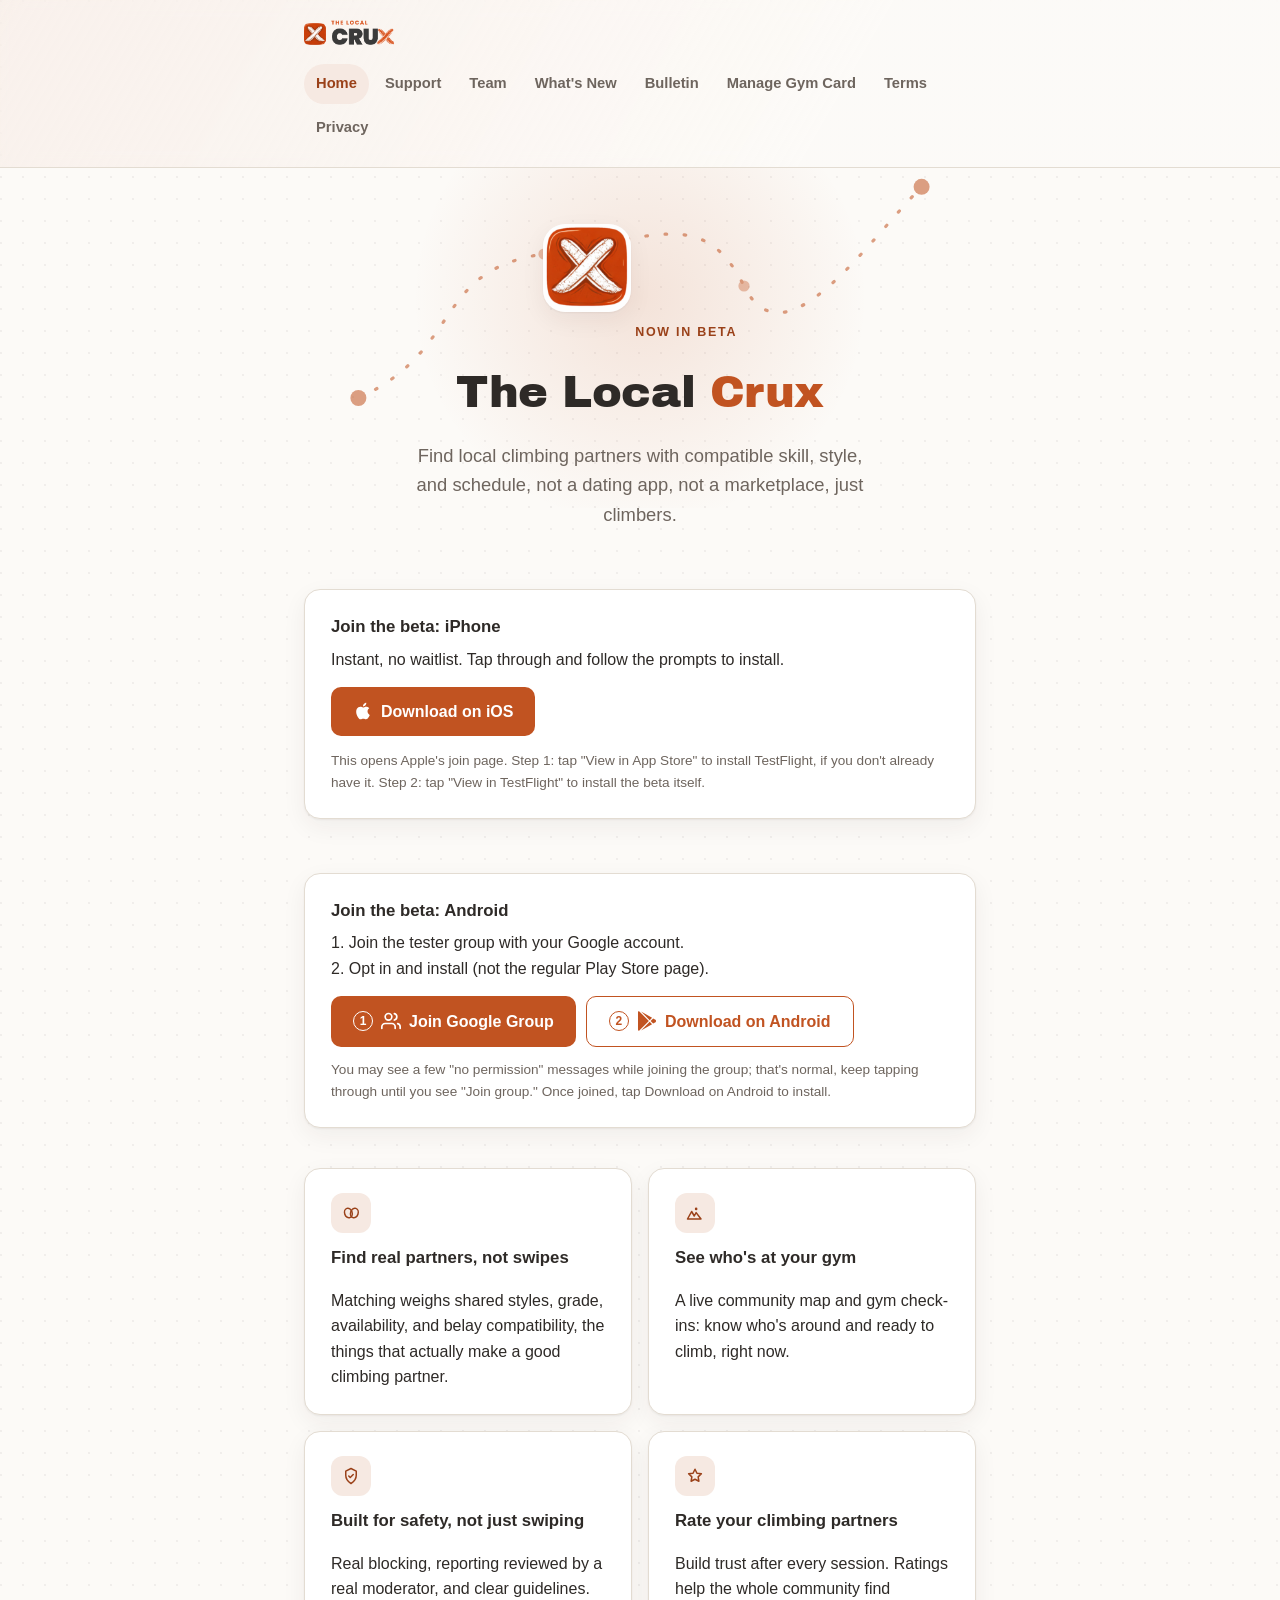
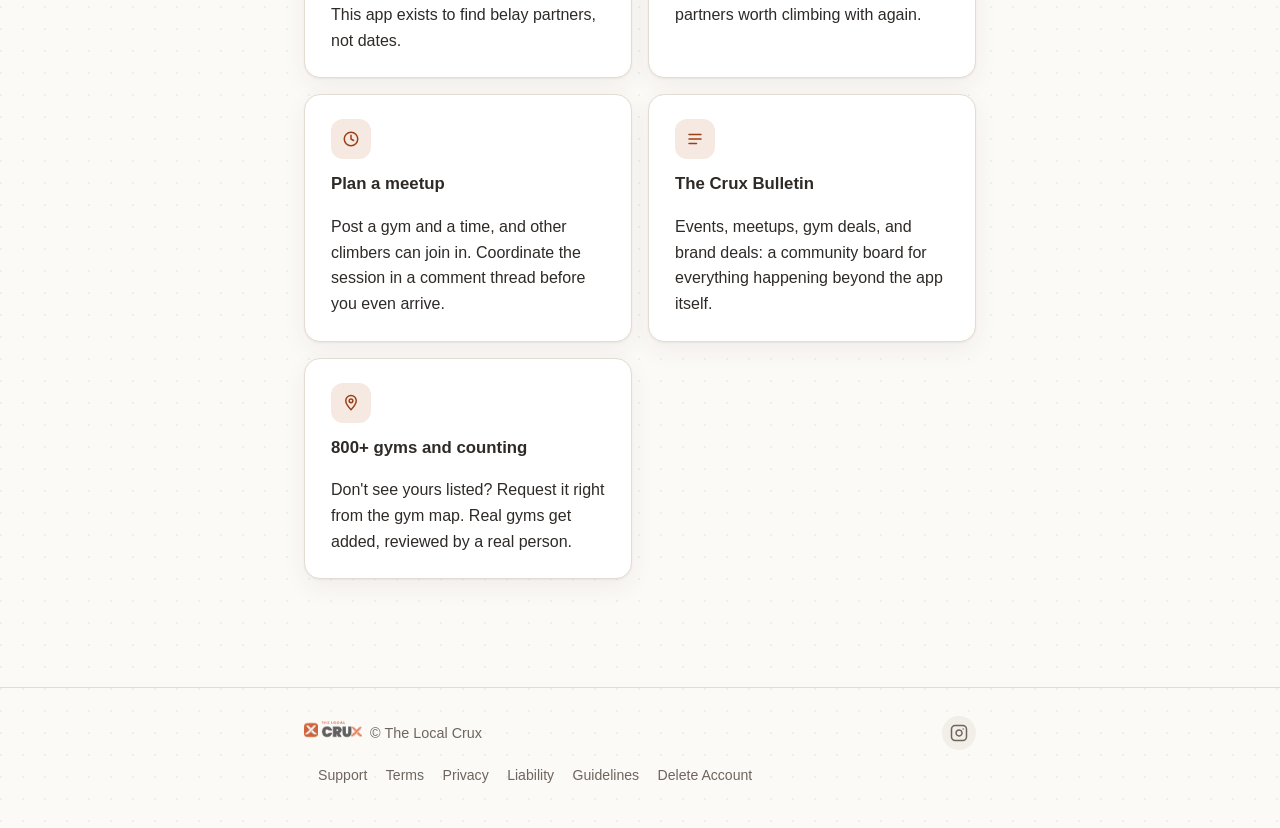
==== index.html @ c3f50669 "Add "Manage Gym Card" to the main site nav (Local Crux Flutter issue #373) Requested directly: a top" ====
<!doctype html>
<html lang="en">
<head>
<meta charset="utf-8">
<script>
  // GitHub Pages serves this same file for both / and /index.html --
  // anyone who bookmarked, shared, or typed the old /index.html URL
  // still lands here correctly, then gets bounced to the canonical /.
  // Checked against the literal path (not just "redirect always") so
  // this can't loop when the file is reached via / itself.
  if (location.pathname === "/index.html") {
    location.replace("/" + location.search + location.hash);
  }
</script>
<meta name="viewport" content="width=device-width, initial-scale=1">
<title>The Local Crux</title>
<meta name="description" content="The Local Crux helps climbers find local partners with compatible skill, style, and schedule. Currently in beta on TestFlight and Google Play.">
<link rel="canonical" href="https://thelocalcrux.com/">
<link rel="icon" type="image/png" sizes="32x32" href="assets/favicon-32.png">
<link rel="icon" type="image/png" sizes="16x16" href="assets/favicon-16.png">
<link rel="apple-touch-icon" sizes="180x180" href="assets/apple-touch-icon.png">
<link rel="preconnect" href="https://fonts.googleapis.com">
<link rel="preconnect" href="https://fonts.gstatic.com" crossorigin>
<link href="https://fonts.googleapis.com/css2?family=Archivo+Black&display=swap" rel="stylesheet">
<link rel="stylesheet" href="assets/style.css">
<script defer src='https://static.cloudflareinsights.com/beacon.min.js' data-cf-beacon='{"token": "0640dd675be24d40ba9351e78dc34232"}'></script>
<script>
(function () {
  try {
    var params = new URLSearchParams(location.search);
    var src = params.get("src");
    if (!src) return;
    fetch("https://xioisuktsokyuupnobes.supabase.co/rest/v1/rpc/record_tagged_visit", {
      method: "POST",
      headers: {
        "Content-Type": "application/json",
        "apikey": "sb_publishable_szx3egTPABoU3xKzowV3KA_W9XIk4cz",
        "Authorization": "Bearer sb_publishable_szx3egTPABoU3xKzowV3KA_W9XIk4cz"
      },
      body: JSON.stringify({
        p_path: location.pathname,
        p_src: src,
        p_referrer: document.referrer || "",
        p_user_agent: navigator.userAgent || ""
      })
    }).catch(function () {});
    params.delete("src");
    var qs = params.toString();
    history.replaceState(null, "", location.pathname + (qs ? "?" + qs : "") + location.hash);
  } catch (e) {}
})();
</script>
</head>
<body>
  <header class="site">
    <div class="wrap">
      <a class="brand" href="/" aria-label="The Local Crux">
        <picture>
          <source srcset="assets/logo-dark.png" media="(prefers-color-scheme: dark)">
          <img src="assets/logo-light.png" alt="The Local Crux">
        </picture>
      </a>
      <nav>
        <a href="/" class="current">Home</a>
        <a href="support.html">Support</a>
        <a href="team.html">Team</a>
        <a href="whats-new.html">What's New</a>
        <a href="bulletin-submit.html">Bulletin</a>
        <a href="partner-login.html">Manage Gym Card</a>
        <a href="terms.html">Terms</a>
        <a href="privacy.html">Privacy</a>
      </nav>
    </div>
  </header>

  <main>
    <div class="hero wrap">
      <svg class="route-line" viewBox="0 0 400 180" fill="none" aria-hidden="true" focusable="false">
        <path d="M24 150 C 90 120, 70 70, 140 60 S 240 30, 265 80 S 340 55, 376 18" stroke="var(--accent)" stroke-width="2" stroke-linecap="round" stroke-dasharray="1 11"/>
        <circle cx="24" cy="150" r="5" fill="var(--accent)"/>
        <circle cx="140" cy="60" r="3.5" fill="var(--accent)" opacity="0.65"/>
        <circle cx="265" cy="80" r="3.5" fill="var(--accent)" opacity="0.65"/>
        <circle cx="376" cy="18" r="5" fill="var(--accent)"/>
      </svg>
      <img class="mark" src="assets/icon-256.png" alt="">
      <p class="eyebrow">Now in beta</p>
      <h1>The Local <span class="accent">Crux</span></h1>
      <p class="tagline">Find local climbing partners with compatible skill, style, and schedule, not a dating app, not a marketplace, just climbers.</p>
    </div>

    <div class="wrap">
      <div class="download-stack">
        <div class="card download-card download-card-stacked">
          <strong>Join the beta: iPhone</strong>
          <p>Instant, no waitlist. Tap through and follow the prompts to install.</p>
          <a class="btn" href="https://local-crux-track.xyvgrc925p.workers.dev/go/testflight" target="_blank" rel="noopener">
            <svg width="20" height="20" viewBox="0 0 24 24" fill="currentColor"><path d="M18.71 19.5c-.83 1.24-1.71 2.45-3.05 2.47-1.34.03-1.77-.79-3.29-.79-1.53 0-2 .77-3.27.82-1.31.05-2.3-1.32-3.14-2.53C4.25 17 2.94 12.45 4.7 9.39c.87-1.52 2.43-2.48 4.12-2.5 1.28-.02 2.5.87 3.29.87.78 0 2.26-1.07 3.81-.91.65.03 2.47.26 3.64 1.98-.09.06-2.17 1.28-2.15 3.81.03 3.02 2.65 4.03 2.68 4.04-.02.07-.42 1.44-1.38 2.83M13 3.5c.73-.83 1.94-1.46 2.94-1.5.13 1.17-.34 2.35-1.04 3.19-.69.85-1.83 1.51-2.95 1.42-.15-1.15.41-2.35 1.05-3.11z"/></svg>
            Download on iOS
          </a>
          <p class="download-note">This opens Apple's join page. Step 1: tap "View in App Store" to install TestFlight, if you don't already have it. Step 2: tap "View in TestFlight" to install the beta itself.</p>
        </div>
        <div class="card download-card download-card-stacked">
          <strong>Join the beta: Android</strong>
          <p>1. Join the tester group with your Google account.<br>
          2. Opt in and install (not the regular Play Store page).</p>
          <div class="download-card-actions">
            <a class="btn" href="https://local-crux-track.xyvgrc925p.workers.dev/go/android-group" target="_blank" rel="noopener">
              <span class="step-number">1</span>
              <svg width="20" height="20" viewBox="0 0 24 24" fill="none" stroke="currentColor" stroke-width="2" stroke-linecap="round" stroke-linejoin="round"><path d="M17 21v-2a4 4 0 0 0-4-4H5a4 4 0 0 0-4 4v2"/><circle cx="9" cy="7" r="4"/><path d="M23 21v-2a4 4 0 0 0-3-3.87"/><path d="M16 3.13a4 4 0 0 1 0 7.75"/></svg>
              Join Google Group
            </a>
            <a class="btn secondary" href="https://local-crux-track.xyvgrc925p.workers.dev/go/android-optin" target="_blank" rel="noopener">
              <span class="step-number">2</span>
              <svg width="20" height="20" viewBox="0 0 512 512" fill="currentColor"><path d="M325.3 234.3L104.6 13l280.8 161.2-60.1 60.1zM47 0C34 6.8 25.3 19.2 25.3 35.3v441.3c0 16.1 8.7 28.5 21.7 35.3l256.6-256L47 0zm425.2 225.6l-58.9-34.1-65.7 64.5 65.7 64.5 60.1-34.1c18-14.3 18-46.5-1.2-60.8zM104.6 499l280.8-161.2-60.1-60.1L104.6 499z"/></svg>
              Download on Android
            </a>
          </div>
          <p class="download-note">You may see a few "no permission" messages while joining the group; that's normal, keep tapping through until you see "Join group." Once joined, tap Download on Android to install.</p>
        </div>
      </div>
    </div>

    <div class="wrap">
      <div class="card-grid">
        <div class="card">
          <span class="icon-badge">
            <svg width="18" height="18" viewBox="0 0 24 24" fill="none" stroke="currentColor" stroke-width="2" stroke-linecap="round" stroke-linejoin="round"><ellipse cx="8.5" cy="12" rx="5" ry="6.5" transform="rotate(-18 8.5 12)"/><ellipse cx="16.5" cy="12" rx="5" ry="6.5" transform="rotate(18 16.5 12)"/></svg>
          </span>
          <strong>Find real partners, not swipes</strong>
          <p>Matching weighs shared styles, grade, availability, and belay compatibility, the things that actually make a good climbing partner.</p>
        </div>
        <div class="card">
          <span class="icon-badge">
            <svg width="18" height="18" viewBox="0 0 24 24" fill="none" stroke="currentColor" stroke-width="2" stroke-linecap="round" stroke-linejoin="round"><path d="M2 20l5.5-10 3.5 6 2.5-4.5L20 20z"/><circle cx="13.5" cy="6.5" r="1.75" fill="currentColor" stroke="none"/></svg>
          </span>
          <strong>See who's at your gym</strong>
          <p>A live community map and gym check-ins: know who's around and ready to climb, right now.</p>
        </div>
        <div class="card">
          <span class="icon-badge">
            <svg width="18" height="18" viewBox="0 0 24 24" fill="none" stroke="currentColor" stroke-width="2" stroke-linecap="round" stroke-linejoin="round"><path d="M12 2l7 3.5v5.5c0 5-3 8.5-7 11-4-2.5-7-6-7-11V5.5z"/><path d="M9 12l2 2 4-4"/></svg>
          </span>
          <strong>Built for safety, not just swiping</strong>
          <p>Real blocking, reporting reviewed by a real moderator, and clear guidelines. This app exists to find belay partners, not dates.</p>
        </div>
        <div class="card">
          <span class="icon-badge">
            <svg width="18" height="18" viewBox="0 0 24 24" fill="none" stroke="currentColor" stroke-width="2" stroke-linecap="round" stroke-linejoin="round"><path d="M12 3l2.6 5.3 5.9.8-4.3 4.1 1 5.8-5.2-2.7-5.2 2.7 1-5.8-4.3-4.1 5.9-.8L12 3z"/></svg>
          </span>
          <strong>Rate your climbing partners</strong>
          <p>Build trust after every session. Ratings help the whole community find partners worth climbing with again.</p>
        </div>
        <div class="card">
          <span class="icon-badge">
            <svg width="18" height="18" viewBox="0 0 24 24" fill="none" stroke="currentColor" stroke-width="2" stroke-linecap="round" stroke-linejoin="round"><circle cx="12" cy="12" r="9"/><path d="M12 7v5l3.5 2"/></svg>
          </span>
          <strong>Plan a meetup</strong>
          <p>Post a gym and a time, and other climbers can join in. Coordinate the session in a comment thread before you even arrive.</p>
        </div>
        <div class="card">
          <span class="icon-badge">
            <svg width="18" height="18" viewBox="0 0 24 24" fill="none" stroke="currentColor" stroke-width="2" stroke-linecap="round" stroke-linejoin="round"><line x1="4" y1="6" x2="20" y2="6"/><line x1="4" y1="12" x2="20" y2="12"/><line x1="4" y1="18" x2="14" y2="18"/></svg>
          </span>
          <strong>The Crux Bulletin</strong>
          <p>Events, meetups, gym deals, and brand deals: a community board for everything happening beyond the app itself.</p>
        </div>
        <div class="card">
          <span class="icon-badge">
            <svg width="18" height="18" viewBox="0 0 24 24" fill="none" stroke="currentColor" stroke-width="2" stroke-linecap="round" stroke-linejoin="round"><path d="M12 21s7-7.5 7-12a7 7 0 1 0-14 0c0 4.5 7 12 7 12z"/><circle cx="12" cy="9" r="2.5"/></svg>
          </span>
          <strong>800+ gyms and counting</strong>
          <p>Don't see yours listed? Request it right from the gym map. Real gyms get added, reviewed by a real person.</p>
        </div>
      </div>
    </div>
  </main>

  <footer class="site">
    <div class="wrap">
      <div class="brand">
        <picture>
          <source srcset="assets/logo-dark.png" media="(prefers-color-scheme: dark)">
          <img src="assets/logo-light.png" alt="">
        </picture>
        <span>© The Local Crux</span>
      </div>
      <div class="social-links">
        <a href="https://local-crux-track.xyvgrc925p.workers.dev/go/instagram" target="_blank" rel="noopener" aria-label="Follow The Local Crux on Instagram">
          <svg width="18" height="18" viewBox="0 0 24 24" fill="none" stroke="currentColor" stroke-width="2" stroke-linecap="round" stroke-linejoin="round"><rect x="2" y="2" width="20" height="20" rx="5"/><path d="M16 11.37A4 4 0 1 1 12.63 8 4 4 0 0 1 16 11.37z"/><line x1="17.5" y1="6.5" x2="17.51" y2="6.5"/></svg>
        </a>
      </div>
      <nav>
        <a href="support.html">Support</a>
        <a href="terms.html">Terms</a>
        <a href="privacy.html">Privacy</a>
        <a href="liability.html">Liability</a>
        <a href="guidelines.html">Guidelines</a>
        <a href="account-deletion.html">Delete Account</a>
      </nav>
    </div>
  </footer>

  <script data-name="BMC-Widget" data-cfasync="false" src="https://cdnjs.buymeacoffee.com/1.0.0/widget.prod.min.js" data-id="thelocalcrux" data-description="Support me on Buy me a coffee!" data-message="" data-color="#C15321" data-position="Right" data-x_margin="18" data-y_margin="18"></script>
</body>
</html>
---- assets/style.css ----
/* The Local Crux — shared site styling.
   Tokens mirror the app's own CruxColors (lib/theme.dart) exactly, light
   and dark, so the website and the app read as the same product. */

:root {
  --crux-orange: #c15321;
  --crux-orange-pressed: #9a4119;
  --crux-orange-wash: #f6e9e2;
  --crux-charcoal: #2e2a27;
  --crux-slate: #6e655e;
  --crux-ivory: #fcfaf7;
  --crux-stone: #f2eee8;
  --crux-sand: #e3dcd2;
  --crux-danger: #b3261e;

  --bg: var(--crux-ivory);
  --bg-card: #ffffff;
  --text: var(--crux-charcoal);
  --text-muted: var(--crux-slate);
  --accent: var(--crux-orange);
  --accent-pressed: var(--crux-orange-pressed);
  --accent-wash: var(--crux-orange-wash);
  --border: var(--crux-sand);
  --shadow: 0 1px 2px rgba(46, 42, 39, 0.06), 0 8px 24px rgba(46, 42, 39, 0.06);

  /* Grades (5.10a, V4) are set in a distinct face at every gym and
     guidebook — borrowed here for anything that's a version/build/date
     tag rather than prose, so it reads as data, not a heading. */
  --font-mono: "IBM Plex Mono", ui-monospace, SFMono-Regular, Menlo, Consolas, monospace;
}

@media (prefers-color-scheme: dark) {
  :root {
    --crux-orange: #d97757;
    --crux-orange-pressed: #f0a87e;
    --crux-orange-wash: #3d2a20;
    --crux-charcoal: #f2eee8;
    --crux-slate: #a79c92;
    --crux-ivory: #1c1917;
    --crux-stone: #352e28;
    --crux-sand: #453d36;

    --bg: var(--crux-ivory);
    --bg-card: #221f1c;
    --text: var(--crux-charcoal);
    --text-muted: var(--crux-slate);
    --accent: var(--crux-orange);
    --accent-pressed: var(--crux-orange-pressed);
    --accent-wash: var(--crux-orange-wash);
    --border: var(--crux-sand);
    --shadow: 0 1px 2px rgba(0, 0, 0, 0.3), 0 8px 24px rgba(0, 0, 0, 0.35);
  }
}

* { box-sizing: border-box; }

html { color-scheme: light dark; }

body {
  margin: 0;
  font-family: -apple-system, BlinkMacSystemFont, "Segoe UI", Roboto, Helvetica, Arial, sans-serif;
  color: var(--text);
  background: var(--bg);
  /* A faint chalk-dust grain over the page background — texture, not a
     photo, so it stays fast and never looks like generic stock art. */
  background-image:
    radial-gradient(circle at 1px 1px, rgba(110, 101, 94, 0.08) 1px, transparent 0);
  background-size: 22px 22px;
  line-height: 1.6;
  -webkit-font-smoothing: antialiased;
}

a { color: var(--accent); text-decoration: none; }
a:hover { text-decoration: underline; }

.wrap {
  max-width: 720px;
  margin: 0 auto;
  padding: 0 24px;
}

/* ---------------------------------------------------------------------
   Header
--------------------------------------------------------------------- */

header.site {
  position: sticky;
  top: 0;
  z-index: 20;
  border-bottom: 1px solid var(--border);
  /* A soft warm-to-neutral wash, not a full accent gradient -- the header
     still needs to read as chrome, not another content card. Translucent
     (color-mix against transparent) so the backdrop blur actually shows
     through scrolled content underneath, rather than sitting on solid. */
  background: linear-gradient(
    120deg,
    color-mix(in srgb, var(--accent-wash) 55%, transparent),
    color-mix(in srgb, var(--bg) 92%, transparent) 65%
  );
  backdrop-filter: blur(10px);
  -webkit-backdrop-filter: blur(10px);
}

header.site .wrap {
  display: flex;
  align-items: center;
  justify-content: space-between;
  padding-top: 20px;
  padding-bottom: 20px;
  gap: 16px;
  flex-wrap: wrap;
}

header.site .brand {
  display: flex;
  align-items: center;
  gap: 10px;
  /* Flex items default to min-width: auto, which refuses to shrink below
     content size and defeats the row's own flex-wrap — on a narrow phone
     this silently widened the whole page instead of wrapping the nav. */
  min-width: 0;
}

header.site .brand img {
  height: 28px;
  width: auto;
  display: block;
}

header.site nav {
  display: flex;
  gap: 4px;
  flex-wrap: wrap;
  min-width: 0;
}

header.site nav a {
  color: var(--text-muted);
  font-size: 0.92em;
  font-weight: 600;
  padding: 8px 12px;
  border-radius: 999px;
  text-decoration: none;
  transition: background-color 0.15s ease, color 0.15s ease;
}

header.site nav a:hover {
  background: var(--accent-wash);
  color: var(--accent-pressed);
}

header.site nav a.current {
  background: var(--accent-wash);
  color: var(--accent-pressed);
}

/* ---------------------------------------------------------------------
   Hero (index.html only)
--------------------------------------------------------------------- */

.hero {
  position: relative;
  /* Longhand on purpose: this element is always .hero.wrap together, and
     a padding shorthand here would silently zero .wrap's left/right
     padding (a 3-value shorthand's implied left = its right = 0) --
     real bug, caught testing at a phone width, edge-to-edge text. */
  padding-top: 56px;
  padding-bottom: 8px;
  text-align: center;
  overflow: hidden;
}

/* The signature: a dashed beta line with two marked holds, the way a
   climber marks a route on a topo photo — behind the headline rather
   than illustrating anything literally. Static, not animated: the
   line itself is the moment, it doesn't need to move too. */
/* A soft glow, not a spotlight -- centered behind the mark/headline,
   the same accent used everywhere else rather than a new color. */
.hero::before {
  content: "";
  position: absolute;
  top: -80px;
  left: 50%;
  transform: translateX(-50%);
  width: 520px;
  height: 420px;
  background: radial-gradient(circle, var(--accent) 0%, transparent 68%);
  opacity: 0.14;
  z-index: 0;
  pointer-events: none;
}

@media (prefers-color-scheme: dark) {
  .hero::before { opacity: 0.22; }
}

.hero .route-line {
  position: absolute;
  top: -10px;
  left: 50%;
  transform: translateX(-50%);
  width: min(640px, 160%);
  height: auto;
  opacity: 0.55;
  z-index: 0;
  pointer-events: none;
}

@media (prefers-color-scheme: dark) {
  .hero .route-line { opacity: 0.4; }
}

.hero .eyebrow {
  position: relative;
  z-index: 1;
  display: inline-block;
  font-size: 0.78em;
  font-weight: 700;
  letter-spacing: 0.14em;
  text-transform: uppercase;
  color: var(--accent-pressed);
  margin: 0 0 14px;
}

.hero img.mark,
.hero h1,
.hero .tagline {
  position: relative;
  z-index: 1;
}

.hero h1 .accent { color: var(--accent); }

.hero img.mark {
  width: 88px;
  height: 88px;
  border-radius: 22px;
  box-shadow: var(--shadow);
  margin-bottom: 24px;
}

.hero h1 {
  font-family: "Archivo Black", -apple-system, BlinkMacSystemFont, sans-serif;
  font-weight: 400;
  font-size: clamp(2rem, 5vw, 2.8rem);
  letter-spacing: -0.01em;
  margin: 0 0 12px;
  color: var(--text);
}

.hero .tagline {
  font-size: 1.15em;
  color: var(--text-muted);
  max-width: 480px;
  margin: 0 auto;
}

.download-stack {
  display: flex;
  flex-direction: column;
  gap: 14px;
  margin-top: 32px;
}

.download-card {
  margin: 0;
  padding: 18px 22px;
}

.download-card-actions {
  display: flex;
  gap: 10px;
  flex: none;
}

/* Both cards: instructions on top, then the button(s), then (Android only)
   the disclaimer below that — a plain vertical stack of direct children,
   uniform between the two cards. */
.download-card-stacked strong { display: block; margin-bottom: 4px; }
.download-card-stacked > p { margin: 0 0 14px; }
.download-card-stacked .btn { display: inline-flex; }
.download-card-stacked .download-card-actions { margin-bottom: 12px; }
.download-card-stacked .download-note { margin-top: 0; }
.download-card-stacked .btn + .download-note { margin-top: 14px; }

@media (max-width: 640px) {
  .download-card-actions {
    flex-direction: column;
    align-items: stretch;
    width: 100%;
  }
}

.download-note {
  color: var(--text-muted);
  font-size: 0.85em;
  margin: 12px 0 0;
}

/* ---------------------------------------------------------------------
   Page header (legal / form pages — no hero, just a title block)
--------------------------------------------------------------------- */

.page-title {
  /* Longhand — see .hero's comment above, same collision with .wrap. */
  padding-top: 40px;
  padding-bottom: 8px;
}

.page-title h1 {
  font-family: "Archivo Black", -apple-system, BlinkMacSystemFont, sans-serif;
  font-weight: 400;
  font-size: 2rem;
  letter-spacing: -0.01em;
  margin: 0 0 4px;
  color: var(--text);
}

.page-title .meta {
  color: var(--text-muted);
  margin: 0;
  font-size: 0.95em;
}

/* ---------------------------------------------------------------------
   Content sections
--------------------------------------------------------------------- */

main { padding-bottom: 32px; }

h2 {
  font-size: 1.3em;
  margin-top: 44px;
  margin-bottom: 12px;
  display: flex;
  align-items: center;
  gap: 10px;
}

h2 svg { flex: none; color: var(--accent); }

.card {
  background: var(--bg-card);
  border: 1px solid var(--border);
  border-radius: 16px;
  padding: 24px 26px;
  margin: 20px 0;
  box-shadow: var(--shadow);
}

.card strong {
  display: block;
  font-size: 1.05em;
  margin-bottom: 6px;
}

/* A version/build tag styled like a grade badge — whats-new.html. */
.build-tag {
  display: inline-block;
  font-family: var(--font-mono);
  font-size: 0.85em;
  font-weight: 600;
  letter-spacing: 0.02em;
  color: var(--accent-pressed);
  background: var(--accent-wash);
  padding: 3px 10px;
  border-radius: 6px;
}

.card p:last-child { margin-bottom: 0; }

.card-grid {
  display: grid;
  grid-template-columns: 1fr;
  gap: 16px;
  margin: 20px 0;
}

@media (min-width: 620px) {
  .card-grid { grid-template-columns: 1fr 1fr; }
}

.card-grid .card { margin: 0; }

.icon-badge {
  display: inline-flex;
  align-items: center;
  justify-content: center;
  width: 40px;
  height: 40px;
  border-radius: 12px;
  background: var(--accent-wash);
  color: var(--accent-pressed);
  margin-bottom: 12px;
}

/* ---------------------------------------------------------------------
   Meet the Team (team.html)
--------------------------------------------------------------------- */

.team-grid {
  display: grid;
  grid-template-columns: 1fr;
  gap: 16px;
  margin: 20px 0;
}

@media (min-width: 620px) {
  .team-grid { grid-template-columns: 1fr 1fr; }
}

.team-card {
  margin: 0;
  text-align: center;
}

.team-photo {
  width: 140px;
  height: 140px;
  border-radius: 50%;
  object-fit: cover;
  margin: 0 auto 16px;
  display: block;
}

.team-card strong { font-size: 1.15em; margin-bottom: 2px; }

.team-pronouns {
  font-family: var(--font-mono);
  font-weight: 400;
  font-size: 0.75em;
  color: var(--text-muted);
}

.team-title {
  color: var(--accent-pressed);
  font-weight: 600;
  font-size: 0.9em;
  margin: 0 0 12px;
}

.team-email {
  font-size: 0.9em;
  margin: 14px 0 0;
}

.team-links {
  display: flex;
  justify-content: center;
  flex-wrap: wrap;
  gap: 10px;
  margin-top: 14px;
}

.team-links .btn {
  padding: 8px 16px;
  font-size: 0.9em;
}

.team-contact {
  text-align: center;
  color: var(--text-muted);
  margin: 28px 0 0;
}

.team-bio-pending {
  color: var(--text-muted);
  font-style: italic;
}

/* ---------------------------------------------------------------------
   Buttons
--------------------------------------------------------------------- */

.btn {
  display: inline-flex;
  align-items: center;
  gap: 8px;
  background: var(--accent);
  color: #fff;
  border: none;
  border-radius: 10px;
  padding: 12px 22px;
  font-size: 1em;
  font-weight: 600;
  cursor: pointer;
  text-decoration: none;
  transition: background-color 0.15s ease, transform 0.1s ease;
}

.btn:hover { background: var(--accent-pressed); text-decoration: none; }
.btn:active { transform: scale(0.98); }
.btn:disabled { opacity: 0.6; cursor: default; }

.btn.secondary {
  background: transparent;
  color: var(--accent);
  border: 1.5px solid var(--accent);
}

.btn.secondary:hover { background: var(--accent-wash); }

/* Step-number badges on the Android download card's two buttons (#367) --
   currentColor so it reads correctly whether the button it's inside is
   filled (white currentColor) or hollow (accent-colored currentColor),
   no separate light/dark handling needed. */
.step-number {
  display: inline-flex;
  align-items: center;
  justify-content: center;
  width: 20px;
  height: 20px;
  border-radius: 999px;
  border: 1.5px solid currentColor;
  font-size: 0.75em;
  font-weight: 700;
  flex: none;
}

/* ---------------------------------------------------------------------
   Doc nav (legal pages' Terms · Privacy · Liability · Guidelines strip)
--------------------------------------------------------------------- */

.doc-nav {
  display: flex;
  flex-wrap: wrap;
  gap: 6px 4px;
  margin: 18px 0 8px;
  padding: 0;
  list-style: none;
}

.doc-nav a, .doc-nav strong {
  font-size: 0.88em;
  padding: 6px 12px;
  border-radius: 999px;
  text-decoration: none;
}

.doc-nav a {
  color: var(--text-muted);
  background: var(--crux-stone);
}

.doc-nav a:hover { background: var(--accent-wash); color: var(--accent-pressed); }

.doc-nav strong {
  color: var(--accent-pressed);
  background: var(--accent-wash);
  font-weight: 700;
}

/* ---------------------------------------------------------------------
   Form (bulletin-submit.html)
--------------------------------------------------------------------- */

form label {
  display: block;
  font-weight: 600;
  margin: 20px 0 6px;
  font-size: 0.95em;
}

form label .optional { font-weight: 400; color: var(--text-muted); }

input[type="text"], input[type="email"], input[type="url"], input[type="number"],
input[type="date"], textarea, select {
  width: 100%;
  padding: 12px 14px;
  border: 1.5px solid var(--border);
  border-radius: 10px;
  font-size: 1em;
  font-family: inherit;
  background: var(--bg-card);
  color: var(--text);
}

input:focus, textarea:focus, select:focus {
  outline: none;
  border-color: var(--accent);
}

textarea { min-height: 120px; resize: vertical; }

.honeypot { position: absolute; left: -9999px; width: 1px; height: 1px; overflow: hidden; }

.cf-turnstile { margin-top: 24px; }

.status { margin-top: 16px; font-size: 0.95em; }
.status.error { color: var(--crux-danger); }
.status.success { color: #1a7a3a; }

/* ---------------------------------------------------------------------
   Legal doc body (headings/paragraphs from legal_documents.dart)
--------------------------------------------------------------------- */

.legal-body ul { padding-left: 22px; }
.legal-body li { margin-bottom: 8px; }

/* ---------------------------------------------------------------------
   Footer
--------------------------------------------------------------------- */

footer.site {
  border-top: 1px solid var(--border);
  margin-top: 56px;
}

footer.site .wrap {
  padding: 28px 24px 40px;
  display: flex;
  align-items: center;
  justify-content: space-between;
  flex-wrap: wrap;
  gap: 12px;
}

footer.site .brand {
  display: flex;
  align-items: center;
  gap: 8px;
  color: var(--text-muted);
  font-size: 0.9em;
}

footer.site .brand img { height: 18px; width: auto; opacity: 0.8; }

footer.site nav a {
  color: var(--text-muted);
  font-size: 0.88em;
  margin-left: 14px;
}

.social-links {
  display: flex;
  align-items: center;
  gap: 10px;
}

.social-links a {
  display: inline-flex;
  align-items: center;
  justify-content: center;
  width: 34px;
  height: 34px;
  border-radius: 999px;
  color: var(--text-muted);
  background: var(--crux-stone);
  transition: background-color 0.15s ease, color 0.15s ease;
}

.social-links a:hover {
  background: var(--accent-wash);
  color: var(--accent-pressed);
  text-decoration: none;
}
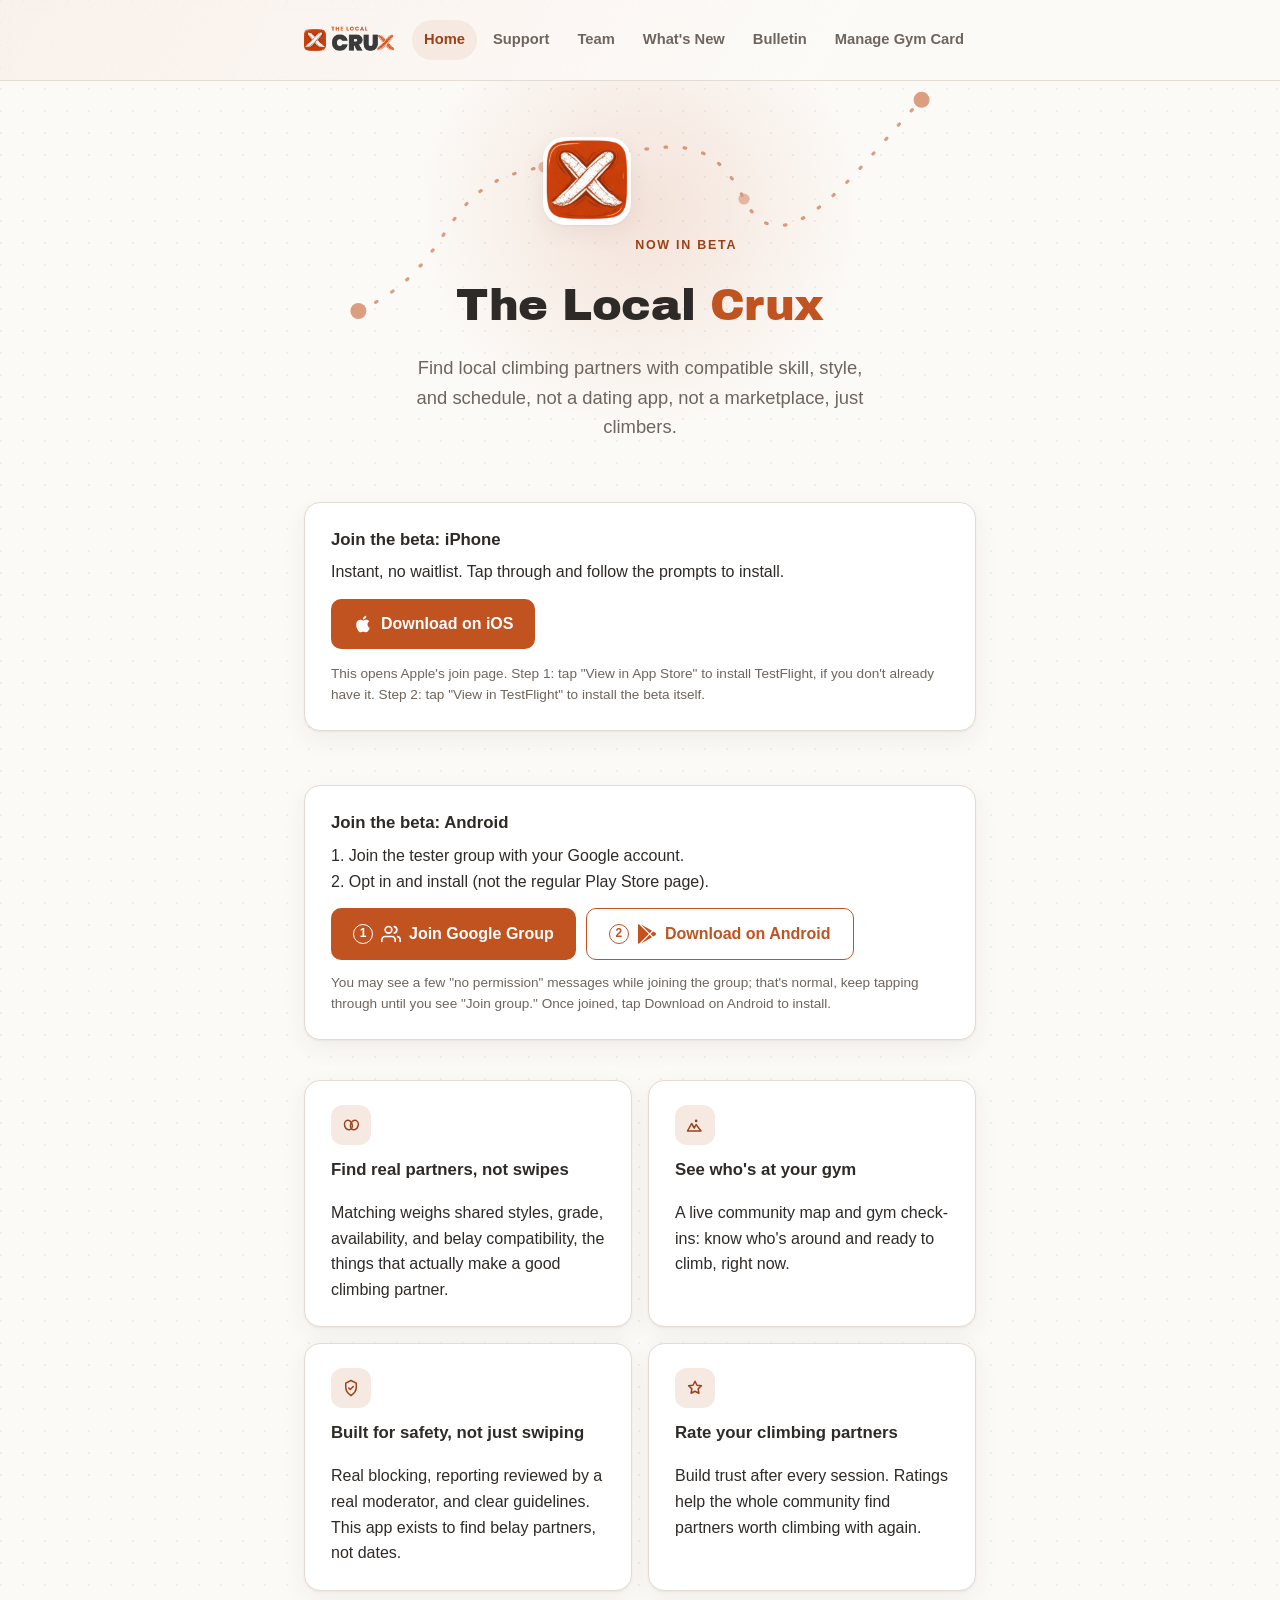
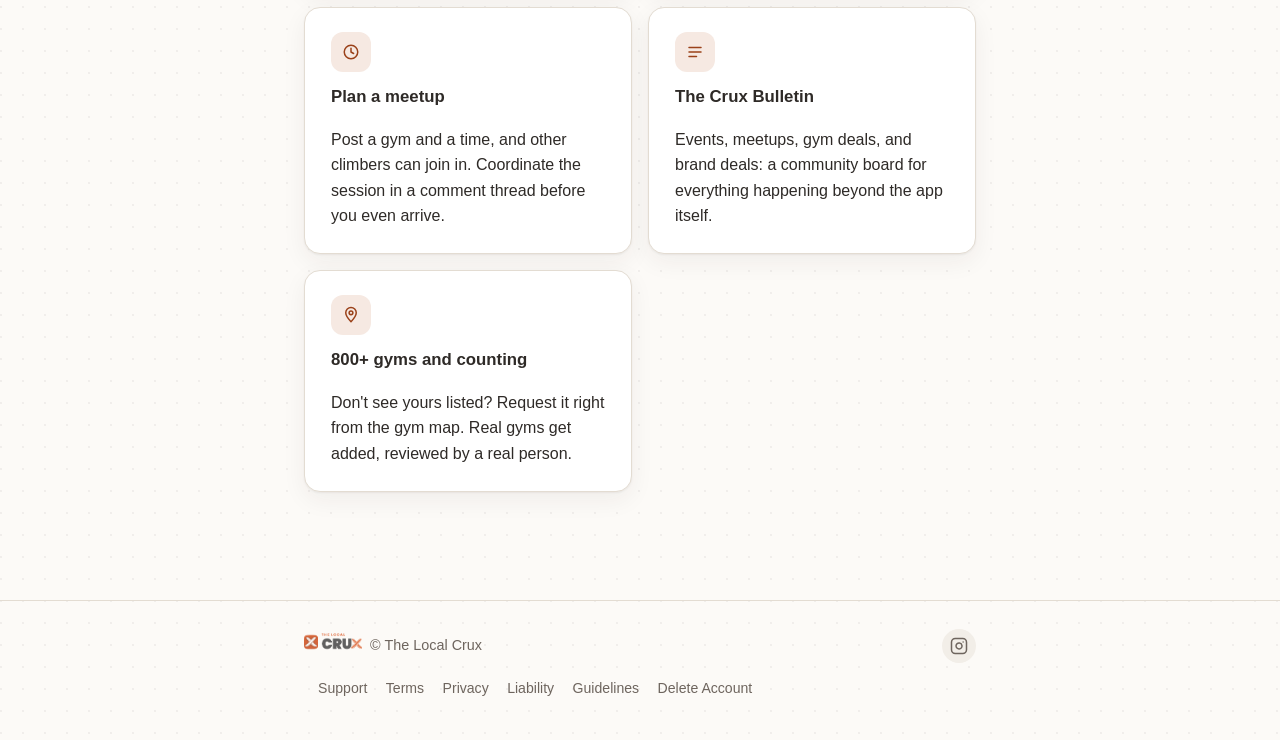
==== commit 71147900: "Move legal doc links out of the main nav, into the footer on every page Requested directly: the top " ====
--- a/index.html
+++ b/index.html
@@ -67,8 +67,6 @@
         <a href="whats-new.html">What's New</a>
         <a href="bulletin-submit.html">Bulletin</a>
         <a href="partner-login.html">Manage Gym Card</a>
-        <a href="terms.html">Terms</a>
-        <a href="privacy.html">Privacy</a>
       </nav>
     </div>
   </header>
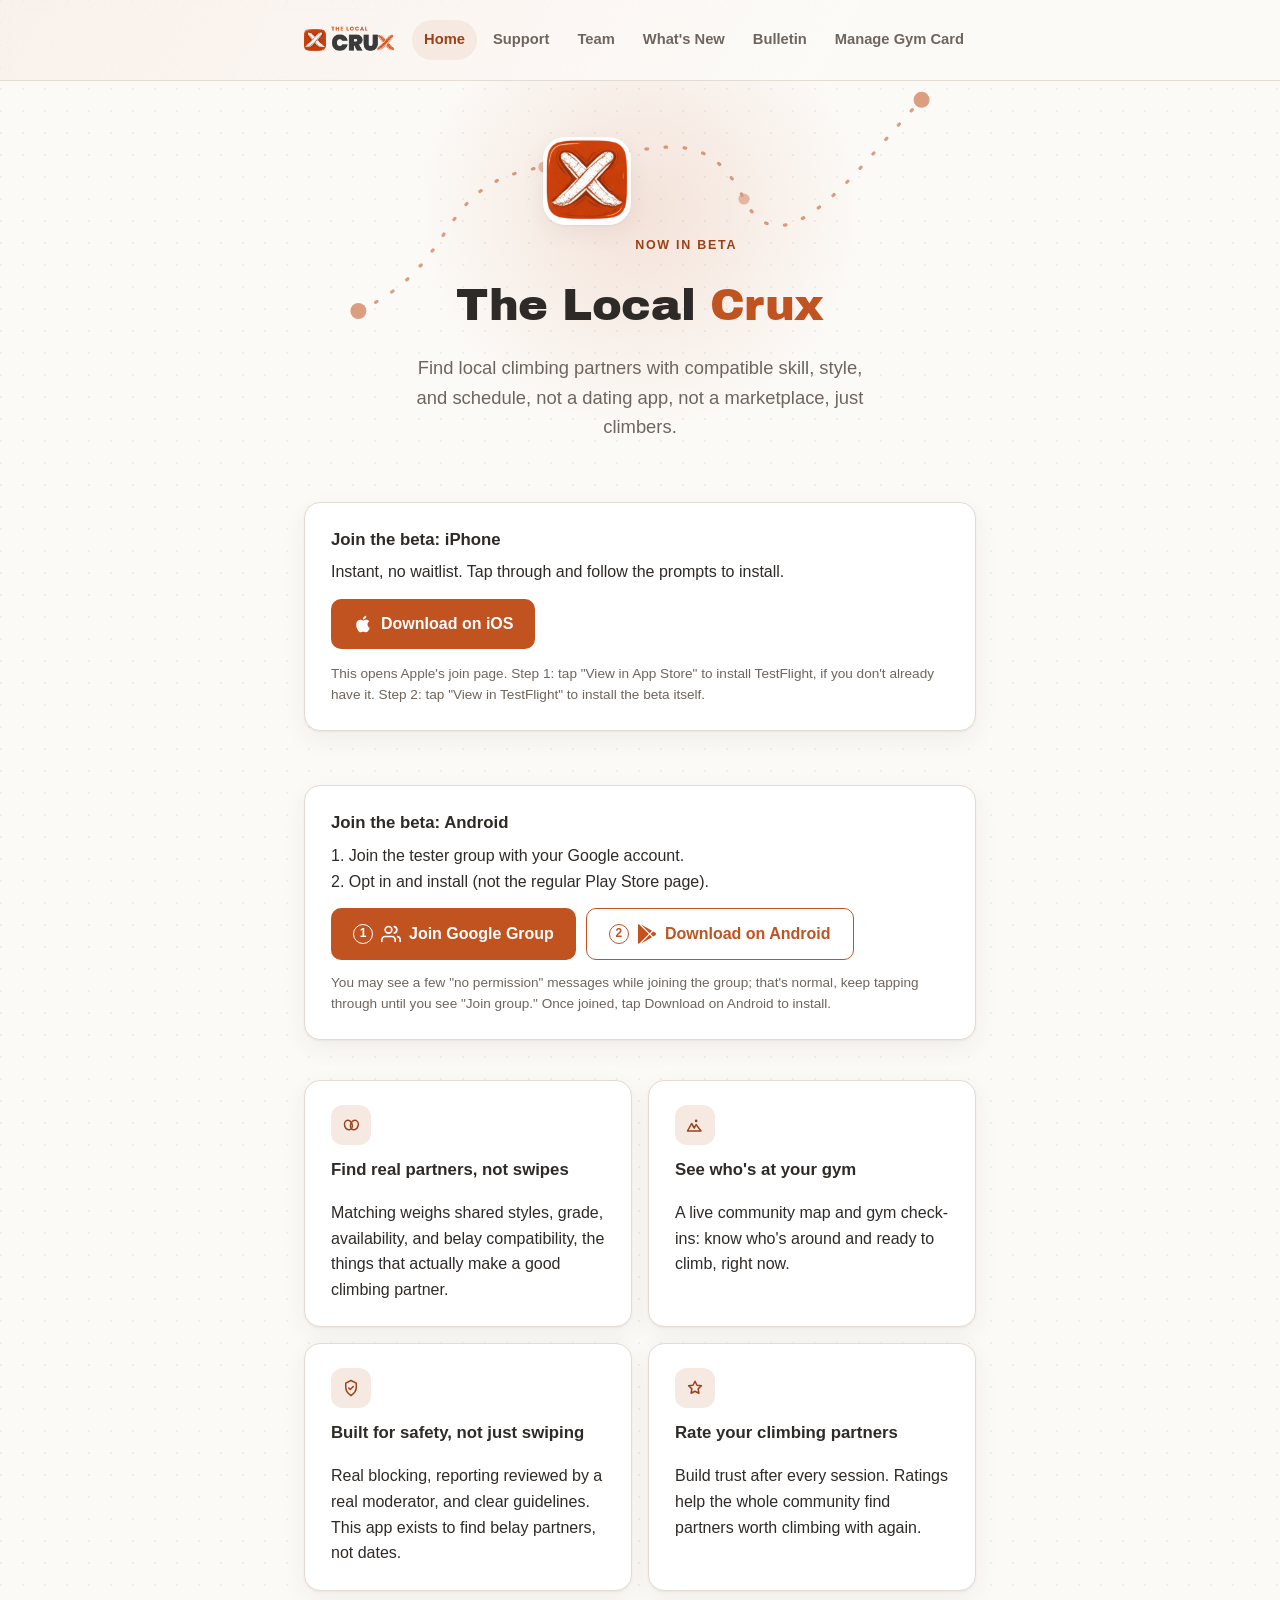
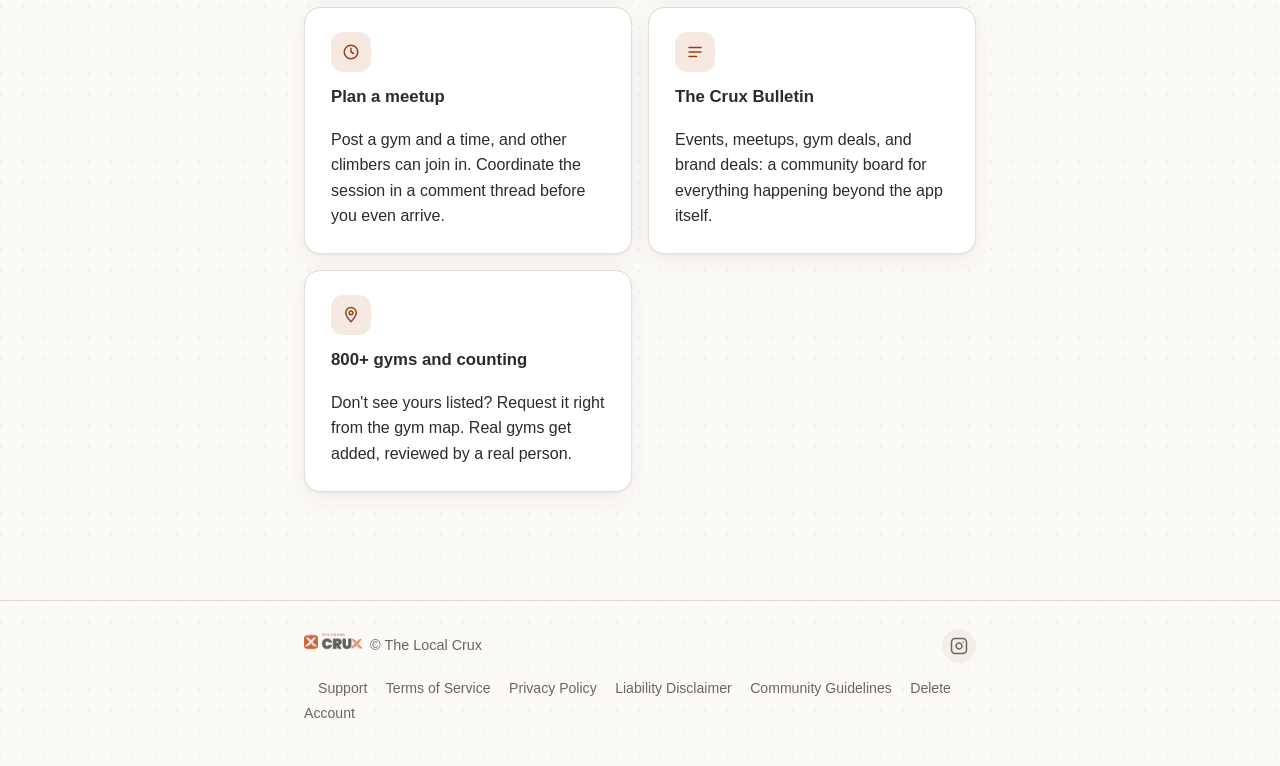
==== commit a0cafa2d: "Use full legal doc names in the footer, not abbreviations Requested directly: "Terms" -> "Terms of S" ====
--- a/index.html
+++ b/index.html
@@ -189,10 +189,10 @@
       </div>
       <nav>
         <a href="support.html">Support</a>
-        <a href="terms.html">Terms</a>
-        <a href="privacy.html">Privacy</a>
-        <a href="liability.html">Liability</a>
-        <a href="guidelines.html">Guidelines</a>
+        <a href="terms.html">Terms of Service</a>
+        <a href="privacy.html">Privacy Policy</a>
+        <a href="liability.html">Liability Disclaimer</a>
+        <a href="guidelines.html">Community Guidelines</a>
         <a href="account-deletion.html">Delete Account</a>
       </nav>
     </div>
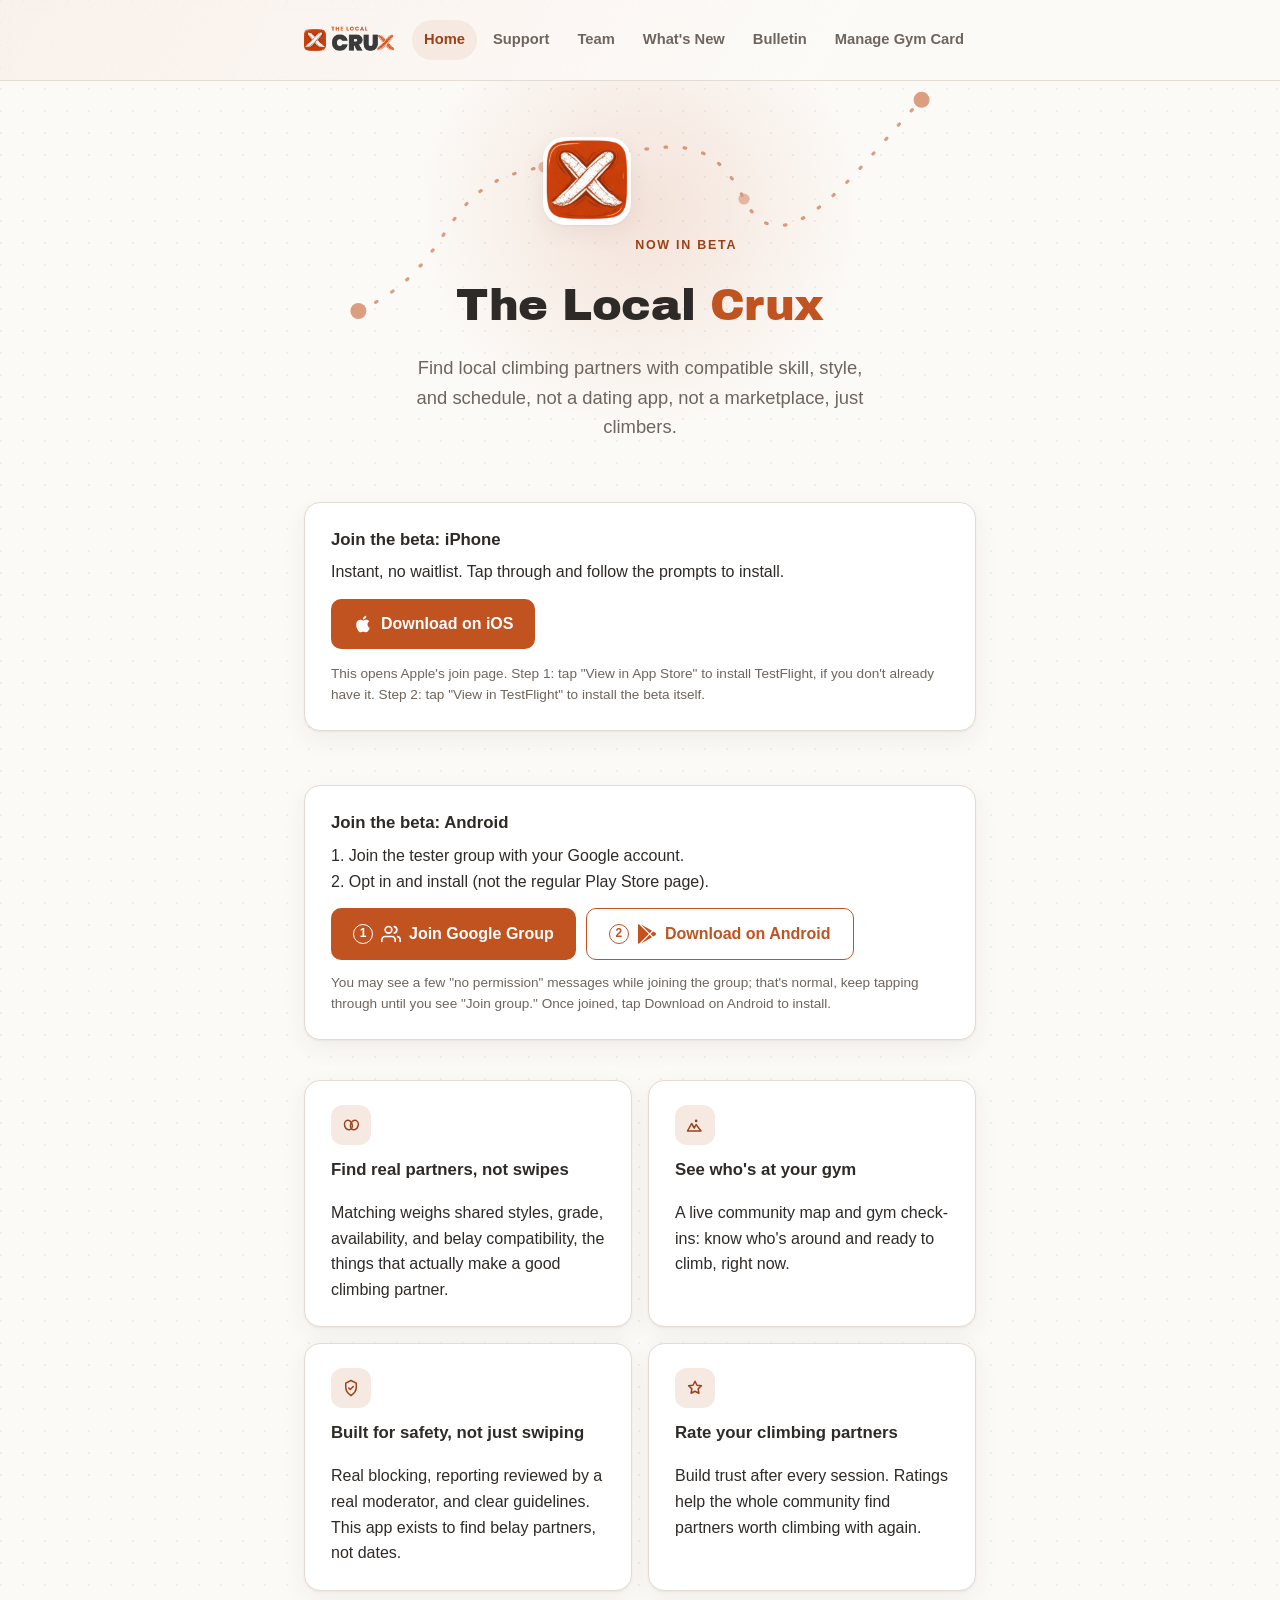
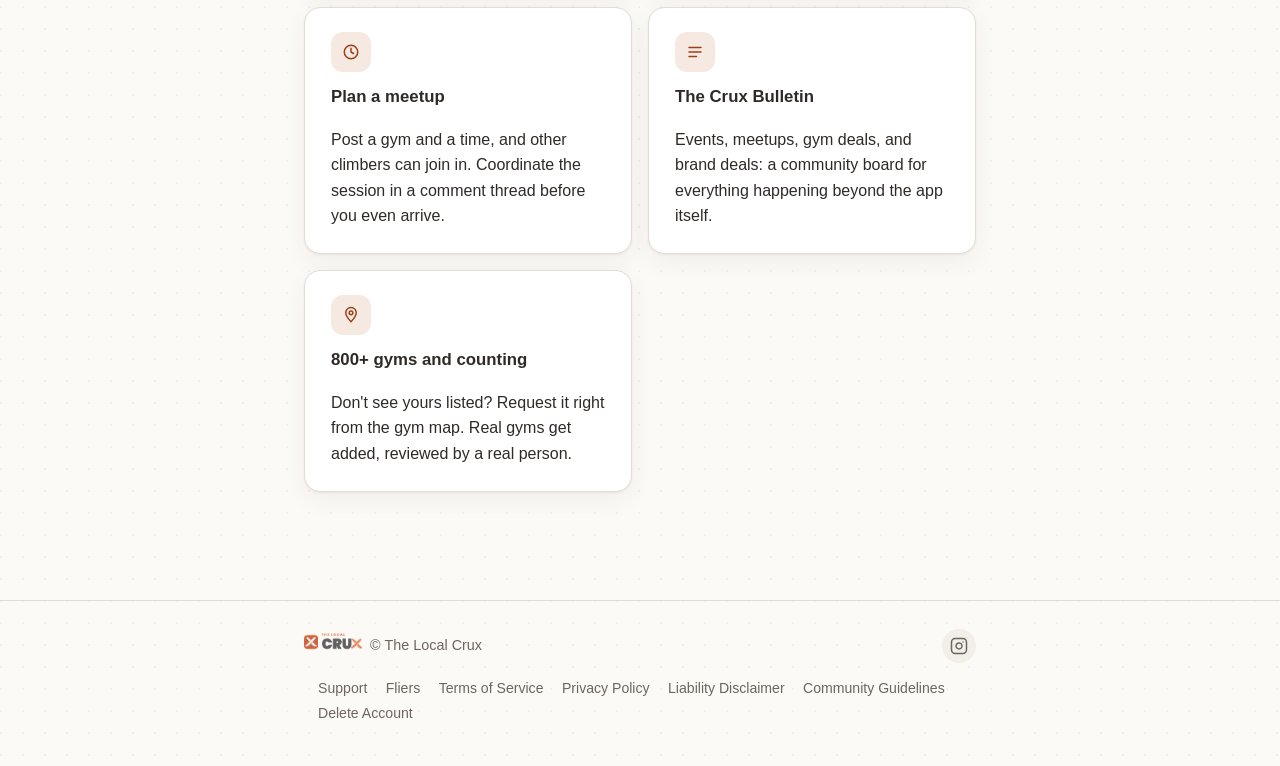
==== commit 523fc63c: "Add Fliers page with a printable flier and QR code (app issue #424) Co-Authored-By: Claude Sonnet 5." ====
--- a/index.html
+++ b/index.html
@@ -189,6 +189,7 @@
       </div>
       <nav>
         <a href="support.html">Support</a>
+        <a href="fliers.html">Fliers</a>
         <a href="terms.html">Terms of Service</a>
         <a href="privacy.html">Privacy Policy</a>
         <a href="liability.html">Liability Disclaimer</a>
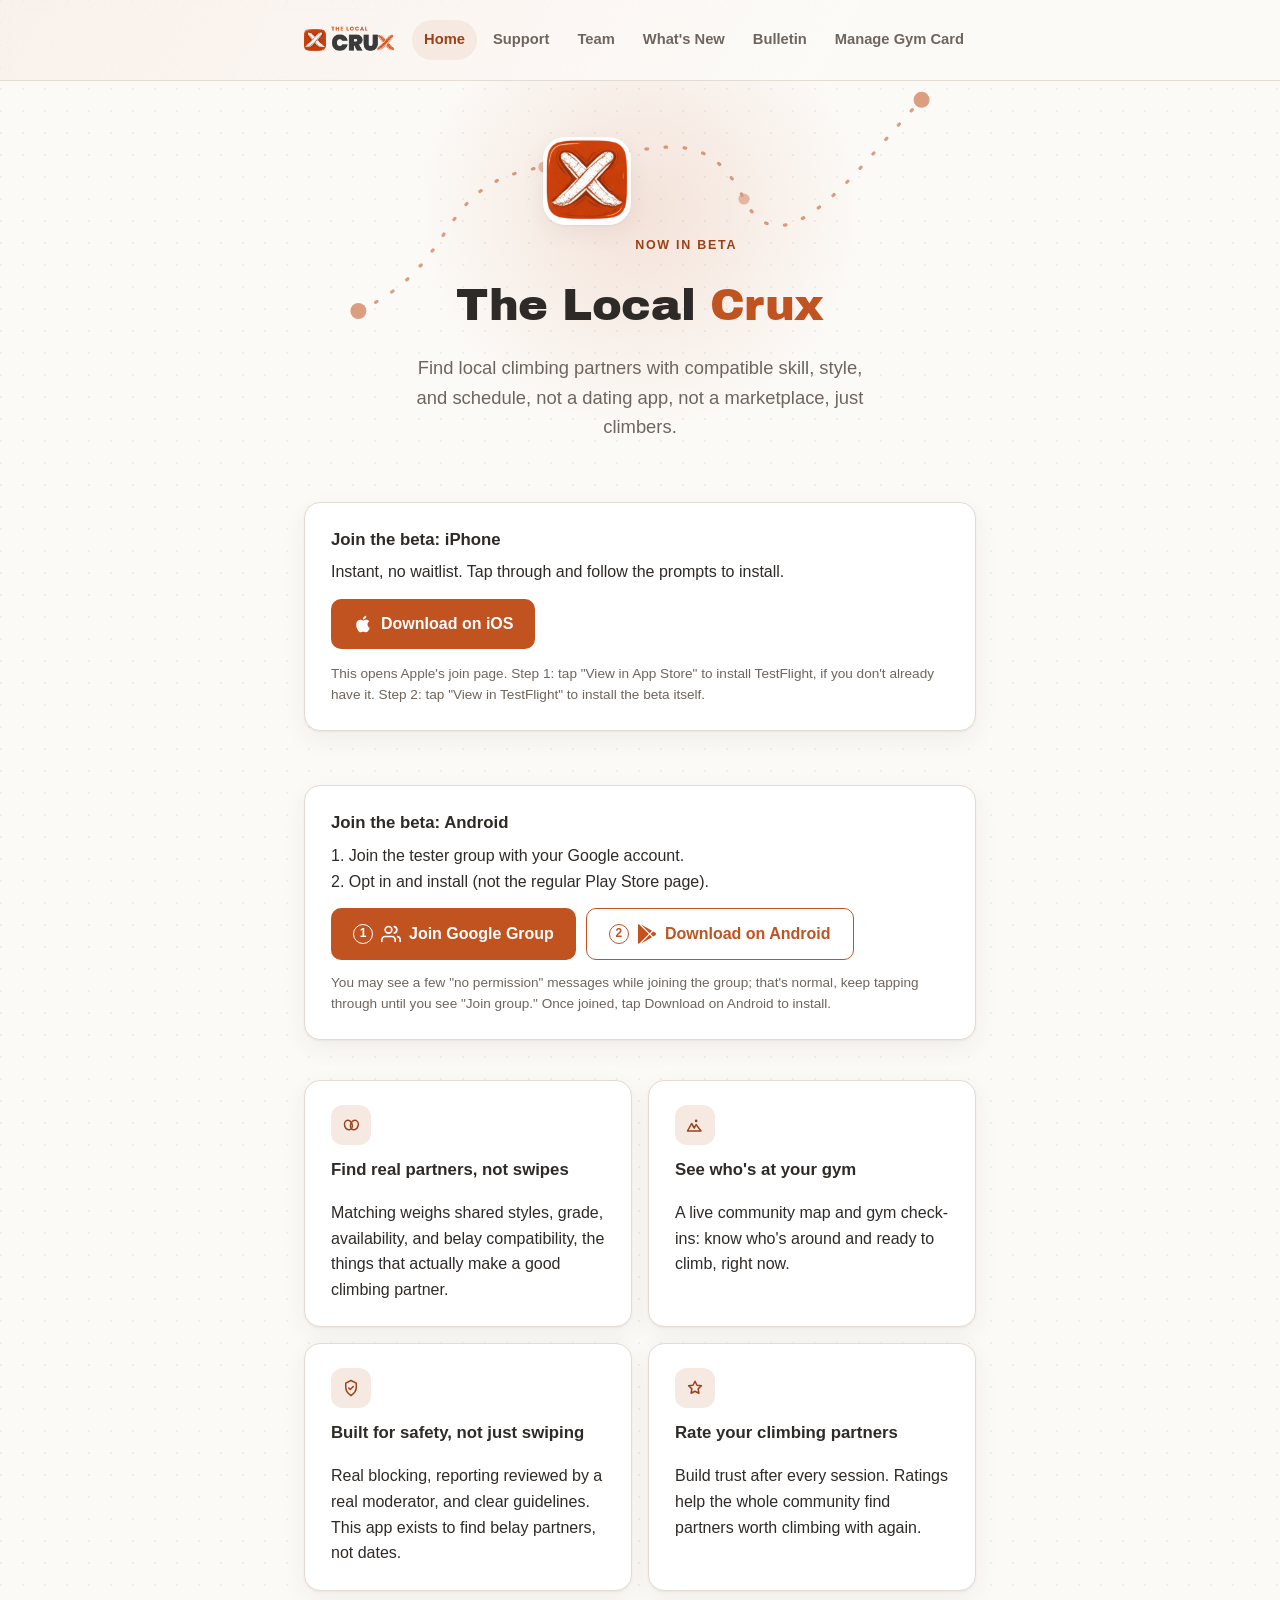
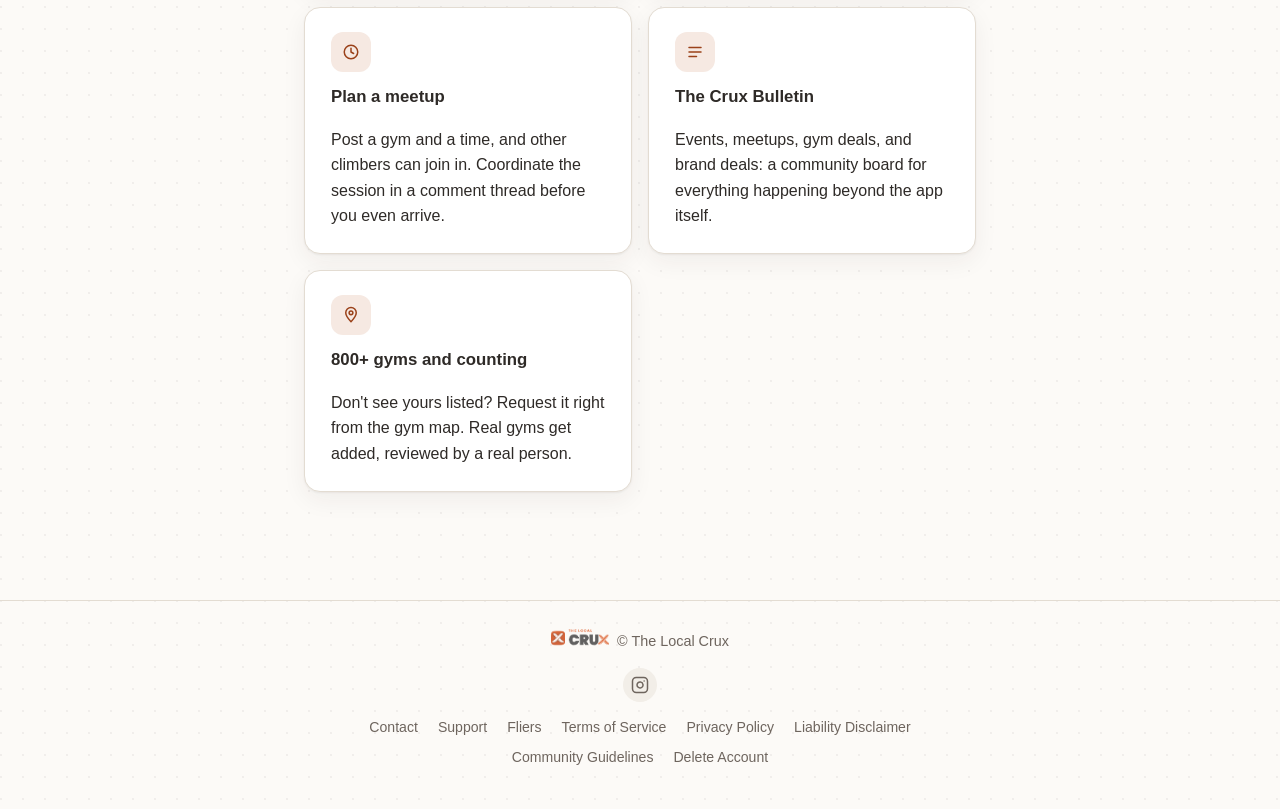
==== commit 8cc32c85: "Same centered footer links on every page, no mid-link wrapping Co-Authored-By: Claude Sonnet 5.5 <no" ====
--- a/index.html
+++ b/index.html
@@ -188,6 +188,7 @@
         </a>
       </div>
       <nav>
+        <a href="mailto:Help@TheLocalCrux.com">Contact</a>
         <a href="support.html">Support</a>
         <a href="fliers.html">Fliers</a>
         <a href="terms.html">Terms of Service</a>
--- a/assets/style.css
+++ b/assets/style.css
@@ -609,26 +609,34 @@
 footer.site .wrap {
   padding: 28px 24px 40px;
   display: flex;
-  align-items: center;
-  justify-content: space-between;
+  flex-direction: column;
+  align-items: center;
+  justify-content: center;
+  text-align: center;
+  gap: 14px;
+}
+
+footer.site .brand {
+  display: flex;
+  align-items: center;
+  gap: 8px;
+  color: var(--text-muted);
+  font-size: 0.9em;
+}
+
+footer.site .brand img { height: 18px; width: auto; opacity: 0.8; }
+
+footer.site nav {
+  display: flex;
   flex-wrap: wrap;
-  gap: 12px;
-}
-
-footer.site .brand {
-  display: flex;
-  align-items: center;
-  gap: 8px;
-  color: var(--text-muted);
-  font-size: 0.9em;
-}
-
-footer.site .brand img { height: 18px; width: auto; opacity: 0.8; }
+  justify-content: center;
+  gap: 8px 20px;
+}
 
 footer.site nav a {
   color: var(--text-muted);
   font-size: 0.88em;
-  margin-left: 14px;
+  white-space: nowrap;
 }
 
 .social-links {
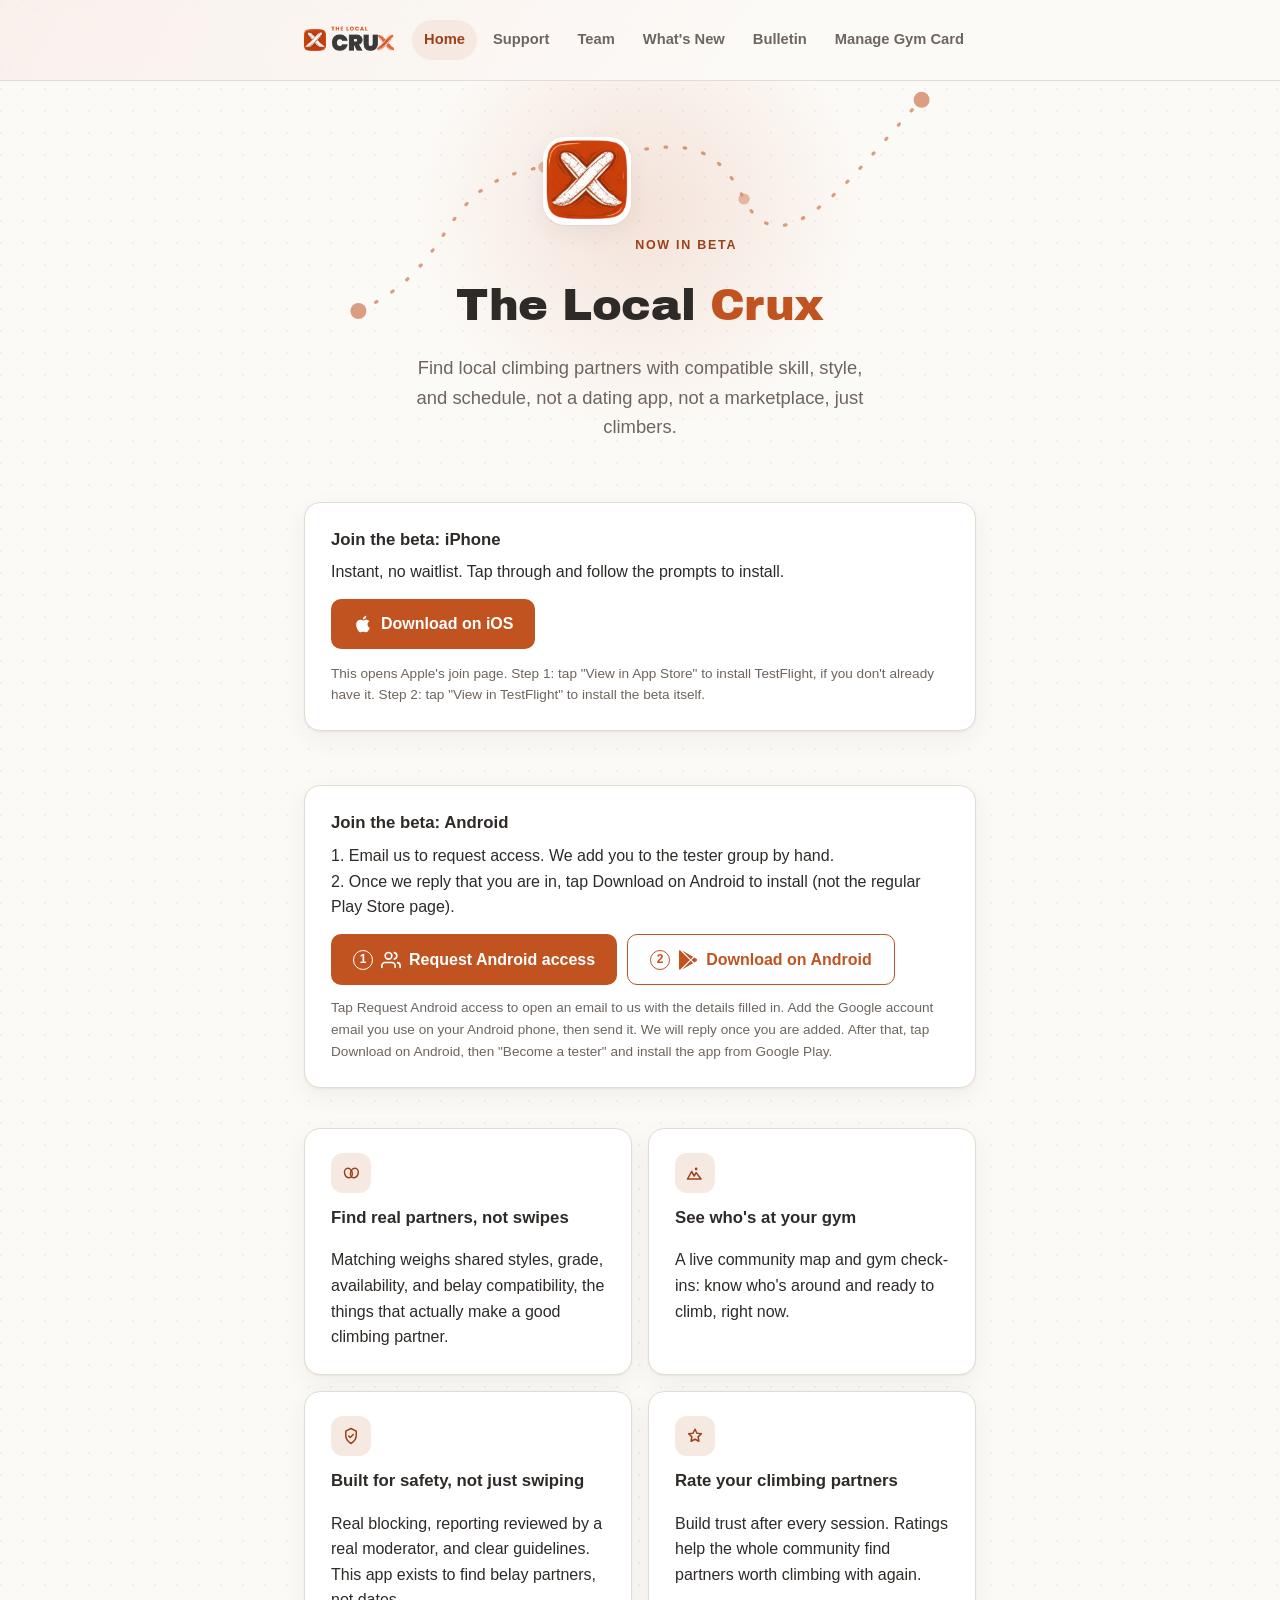
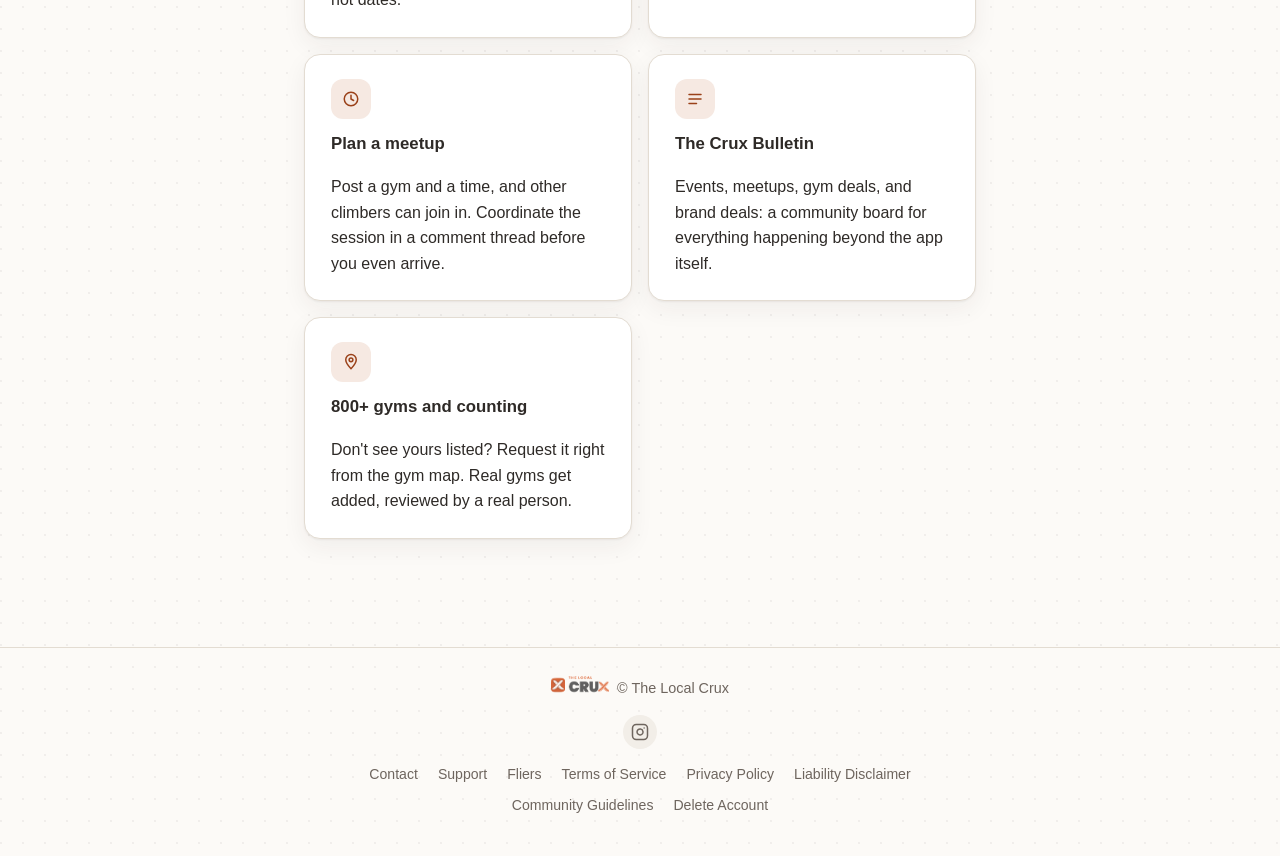
==== commit 5a3a90fd: "Android beta: replace Join Google Group button with a pre-filled access request email (#437) Co-Auth" ====
--- a/index.html
+++ b/index.html
@@ -22,7 +22,7 @@
 <link rel="preconnect" href="https://fonts.googleapis.com">
 <link rel="preconnect" href="https://fonts.gstatic.com" crossorigin>
 <link href="https://fonts.googleapis.com/css2?family=Archivo+Black&display=swap" rel="stylesheet">
-<link rel="stylesheet" href="assets/style.css">
+<link rel="stylesheet" href="assets/style.css?v=2">
 <script defer src='https://static.cloudflareinsights.com/beacon.min.js' data-cf-beacon='{"token": "0640dd675be24d40ba9351e78dc34232"}'></script>
 <script>
 (function () {
@@ -99,13 +99,13 @@
         </div>
         <div class="card download-card download-card-stacked">
           <strong>Join the beta: Android</strong>
-          <p>1. Join the tester group with your Google account.<br>
-          2. Opt in and install (not the regular Play Store page).</p>
+          <p>1. Email us to request access. We add you to the tester group by hand.<br>
+          2. Once we reply that you are in, tap Download on Android to install (not the regular Play Store page).</p>
           <div class="download-card-actions">
-            <a class="btn" href="https://local-crux-track.xyvgrc925p.workers.dev/go/android-group" target="_blank" rel="noopener">
+            <a class="btn" href="mailto:Help@TheLocalCrux.com?subject=Android%20beta%20access%20request&amp;body=Hi%20Local%20Crux%20team%2C%0A%0APlease%20add%20me%20to%20the%20Android%20beta.%20The%20Google%20account%20email%20I%20use%20on%20my%20Android%20phone%20is%3A%0A%0A">
               <span class="step-number">1</span>
               <svg width="20" height="20" viewBox="0 0 24 24" fill="none" stroke="currentColor" stroke-width="2" stroke-linecap="round" stroke-linejoin="round"><path d="M17 21v-2a4 4 0 0 0-4-4H5a4 4 0 0 0-4 4v2"/><circle cx="9" cy="7" r="4"/><path d="M23 21v-2a4 4 0 0 0-3-3.87"/><path d="M16 3.13a4 4 0 0 1 0 7.75"/></svg>
-              Join Google Group
+              Request Android access
             </a>
             <a class="btn secondary" href="https://local-crux-track.xyvgrc925p.workers.dev/go/android-optin" target="_blank" rel="noopener">
               <span class="step-number">2</span>
@@ -113,7 +113,7 @@
               Download on Android
             </a>
           </div>
-          <p class="download-note">You may see a few "no permission" messages while joining the group; that's normal, keep tapping through until you see "Join group." Once joined, tap Download on Android to install.</p>
+          <p class="download-note">Tap Request Android access to open an email to us with the details filled in. Add the Google account email you use on your Android phone, then send it. We will reply once you are added. After that, tap Download on Android, then "Become a tester" and install the app from Google Play.</p>
         </div>
       </div>
     </div>
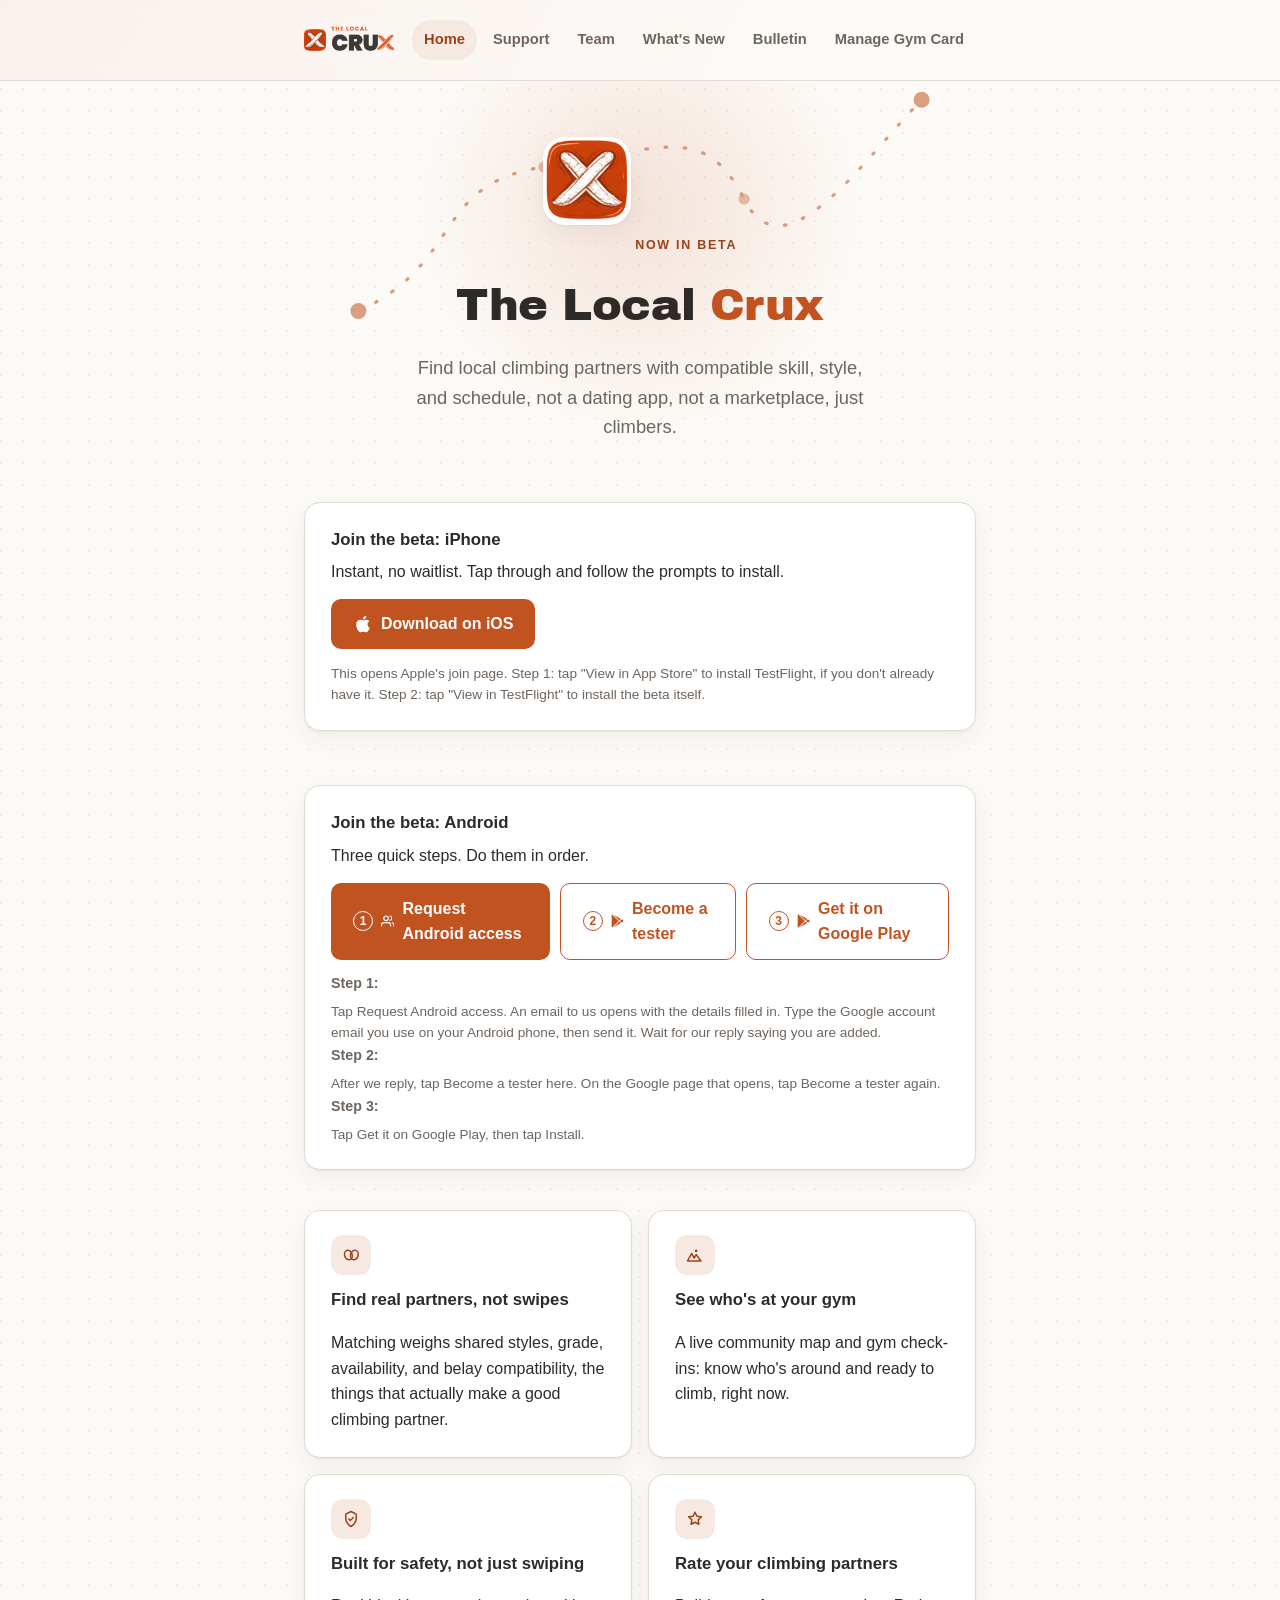
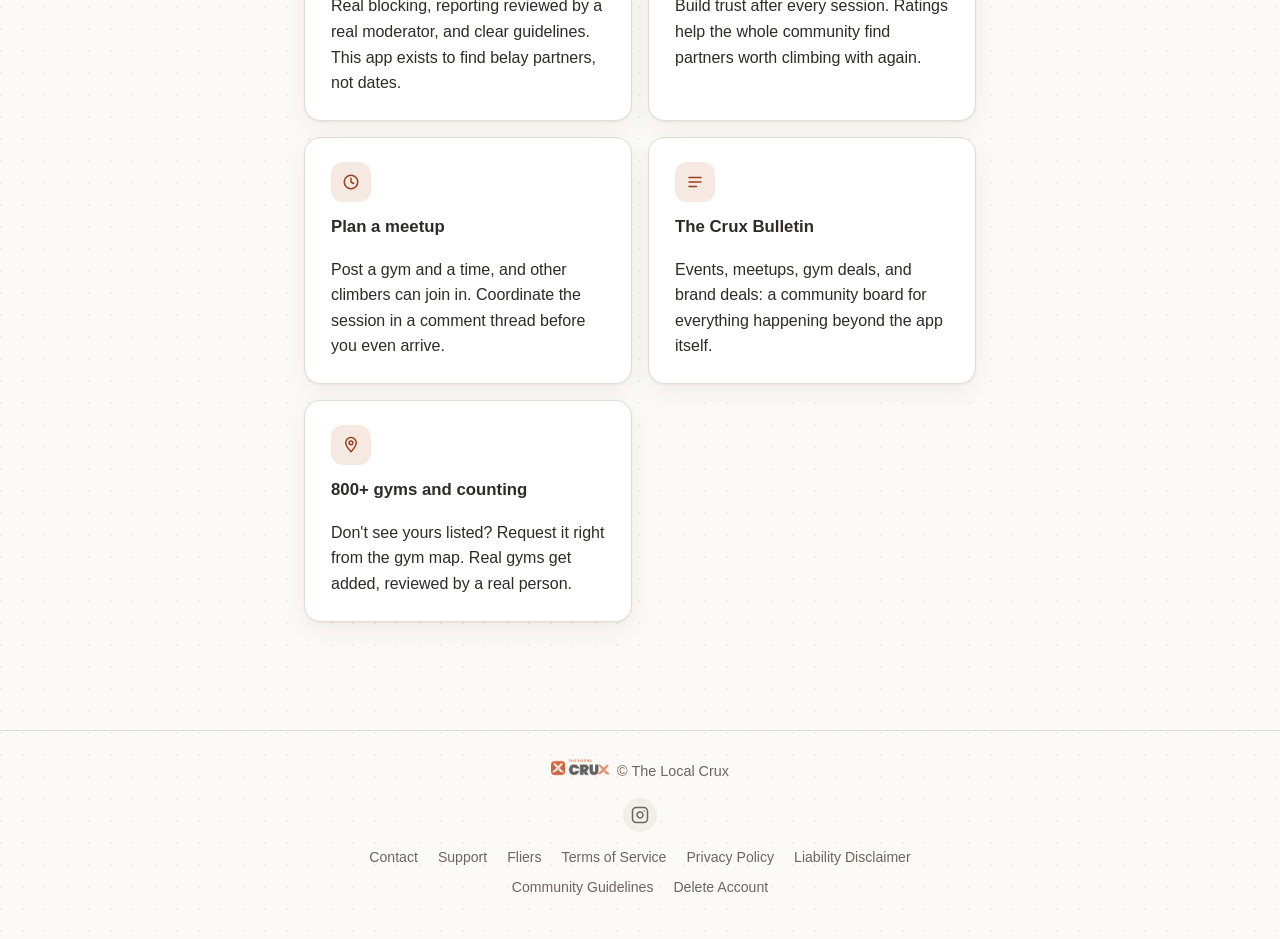
==== commit 73b2a6de: "Android beta card: three steps (request access, become a tester, get it on Google Play) (#437) Co-Au" ====
--- a/index.html
+++ b/index.html
@@ -99,8 +99,7 @@
         </div>
         <div class="card download-card download-card-stacked">
           <strong>Join the beta: Android</strong>
-          <p>1. Email us to request access. We add you to the tester group by hand.<br>
-          2. Once we reply that you are in, tap Download on Android to install (not the regular Play Store page).</p>
+          <p>Three quick steps. Do them in order.</p>
           <div class="download-card-actions">
             <a class="btn" href="mailto:Help@TheLocalCrux.com?subject=Android%20beta%20access%20request&amp;body=Hi%20Local%20Crux%20team%2C%0A%0APlease%20add%20me%20to%20the%20Android%20beta.%20The%20Google%20account%20email%20I%20use%20on%20my%20Android%20phone%20is%3A%0A%0A">
               <span class="step-number">1</span>
@@ -110,10 +109,15 @@
             <a class="btn secondary" href="https://local-crux-track.xyvgrc925p.workers.dev/go/android-optin" target="_blank" rel="noopener">
               <span class="step-number">2</span>
               <svg width="20" height="20" viewBox="0 0 512 512" fill="currentColor"><path d="M325.3 234.3L104.6 13l280.8 161.2-60.1 60.1zM47 0C34 6.8 25.3 19.2 25.3 35.3v441.3c0 16.1 8.7 28.5 21.7 35.3l256.6-256L47 0zm425.2 225.6l-58.9-34.1-65.7 64.5 65.7 64.5 60.1-34.1c18-14.3 18-46.5-1.2-60.8zM104.6 499l280.8-161.2-60.1-60.1L104.6 499z"/></svg>
-              Download on Android
+              Become a tester
+            </a>
+            <a class="btn secondary" href="https://play.google.com/store/apps/details?id=com.thelocalcrux.the_local_crux_flutter" target="_blank" rel="noopener">
+              <span class="step-number">3</span>
+              <svg width="20" height="20" viewBox="0 0 512 512" fill="currentColor"><path d="M325.3 234.3L104.6 13l280.8 161.2-60.1 60.1zM47 0C34 6.8 25.3 19.2 25.3 35.3v441.3c0 16.1 8.7 28.5 21.7 35.3l256.6-256L47 0zm425.2 225.6l-58.9-34.1-65.7 64.5 65.7 64.5 60.1-34.1c18-14.3 18-46.5-1.2-60.8zM104.6 499l280.8-161.2-60.1-60.1L104.6 499z"/></svg>
+              Get it on Google Play
             </a>
           </div>
-          <p class="download-note">Tap Request Android access to open an email to us with the details filled in. Add the Google account email you use on your Android phone, then send it. We will reply once you are added. After that, tap Download on Android, then "Become a tester" and install the app from Google Play.</p>
+          <p class="download-note"><strong>Step 1:</strong> Tap Request Android access. An email to us opens with the details filled in. Type the Google account email you use on your Android phone, then send it. Wait for our reply saying you are added.<br><strong>Step 2:</strong> After we reply, tap Become a tester here. On the Google page that opens, tap Become a tester again.<br><strong>Step 3:</strong> Tap Get it on Google Play, then tap Install.</p>
         </div>
       </div>
     </div>
